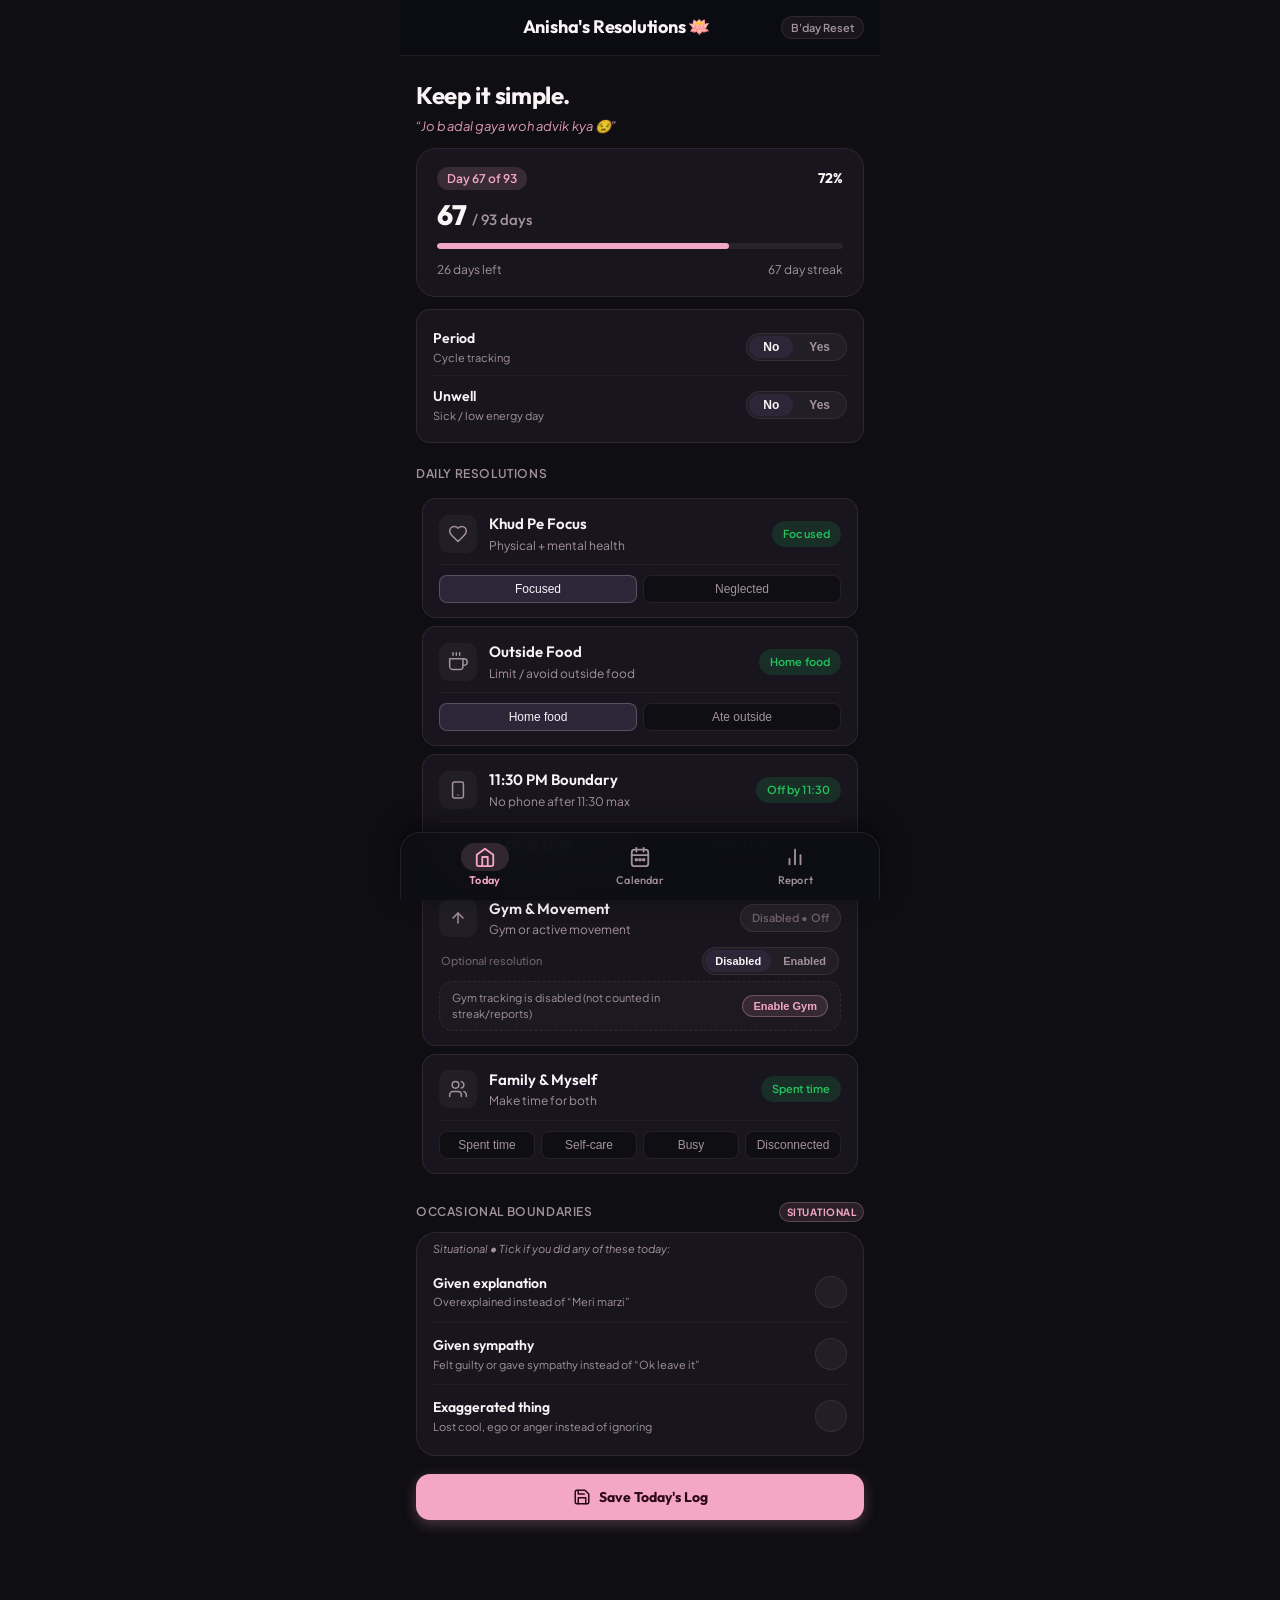
==== index.html @ 00c7416e "Initial commit: REso 93-day resolutions tracker" ====
<!doctype html>
<html lang="en">

<head>
  <meta charset="utf-8">
  <meta name="viewport" content="width=device-width, initial-scale=1, viewport-fit=cover">
  <meta name="theme-color" content="#0f0e13">
  <title>My Resolutions - 93-Day Reset</title>
  <link rel="preconnect" href="https://fonts.googleapis.com">
  <link rel="preconnect" href="https://fonts.gstatic.com" crossorigin>
  <link href="https://fonts.googleapis.com/css2?family=Outfit:wght@400;500;600;700;800&family=Plus+Jakarta+Sans:wght@400;500;600;700;800&display=swap" rel="stylesheet">
  <link rel="stylesheet" href="styles.css">
</head>

<body>
  <div class="ambient-glow" aria-hidden="true"></div>
  <div class="app">
    <header class="top">
      <button class="back" id="backBtn" onclick="back()" aria-label="Go back" title="Go back">
        <svg viewBox="0 0 24 24" fill="none" stroke="currentColor" stroke-width="2" stroke-linecap="round" stroke-linejoin="round" width="20" height="20">
          <path d="M15 18l-6-6 6-6" />
        </svg>
      </button>
      <div class="top-brand">
        <div class="title">Anisha's Resolutions 🪷</div>
      </div>
      <div class="top-badge">B'day Reset</div>
    </header>

    <main id="main"></main>

    <nav class="nav" aria-label="Main Navigation">
      <button id="today" onclick="setView('today')">
        <span class="nav-icon">
          <svg viewBox="0 0 24 24" fill="none" stroke="currentColor" stroke-width="2" stroke-linecap="round" stroke-linejoin="round" width="22" height="22">
            <path d="M3 9.5L12 3l9 6.5V20a2 2 0 0 1-2 2H5a2 2 0 0 1-2-2V9.5z" />
            <path d="M9 22V12h6v10" />
          </svg>
        </span>
        <span class="nav-label">Today</span>
      </button>
      <button id="calendar" onclick="setView('calendar')">
        <span class="nav-icon">
          <svg viewBox="0 0 24 24" fill="none" stroke="currentColor" stroke-width="2" stroke-linecap="round" stroke-linejoin="round" width="22" height="22">
            <rect x="3" y="4" width="18" height="18" rx="3" />
            <line x1="16" y1="2" x2="16" y2="6" />
            <line x1="8" y1="2" x2="8" y2="6" />
            <line x1="3" y1="10" x2="21" y2="10" />
            <circle cx="8" cy="15" r="1" fill="currentColor" />
            <circle cx="12" cy="15" r="1" fill="currentColor" />
            <circle cx="16" cy="15" r="1" fill="currentColor" />
          </svg>
        </span>
        <span class="nav-label">Calendar</span>
      </button>
      <button id="report" onclick="setView('report')">
        <span class="nav-icon">
          <svg viewBox="0 0 24 24" fill="none" stroke="currentColor" stroke-width="2" stroke-linecap="round" stroke-linejoin="round" width="22" height="22">
            <line x1="18" y1="20" x2="18" y2="10" />
            <line x1="12" y1="20" x2="12" y2="4" />
            <line x1="6" y1="20" x2="6" y2="14" />
          </svg>
        </span>
        <span class="nav-label">Report</span>
      </button>
    </nav>
  </div>

  <div class="sheet" id="sheet" onclick="if(event.target===this)closeSheet()" role="dialog" aria-modal="true" aria-hidden="true">
    <div class="panel">
      <div class="handle" aria-hidden="true"></div>
      <div class="panel-header">
        <h2 id="st"></h2>
        <p class="sub" id="ss"></p>
      </div>
      <div class="opts" id="opts"></div>
    </div>
  </div>

  <div id="toast" class="toast" role="status" aria-live="polite"></div>

  <script src="app.js"></script>
</body>

</html>
---- styles.css ----
/* ==========================================================================
   Minimal & Simple UI Design System
   Fast, clean, high-contrast, distraction-free
   ========================================================================== */

:root {
  --bg: #0f0e13;
  --surface: #18151e;
  --surface-hover: #221d2b;
  --surface-active: #2d2639;
  --border: rgba(244, 167, 196, 0.1);
  --border-subtle: rgba(244, 167, 196, 0.05);

  --text: #faf4f7;
  --text-muted: #a3929c;
  --text-dim: #706069;

  --primary: #f4a7c4;
  --primary-glow: rgba(244, 167, 196, 0.28);
  --on-primary: #2a0818;

  --green: #22c55e;
  --green-bg: rgba(34, 197, 94, 0.14);
  --blue: #38bdf8;
  --blue-bg: rgba(56, 189, 248, 0.14);
  --amber: #f59e0b;
  --amber-bg: rgba(245, 158, 11, 0.14);
  --red: #ef4444;
  --red-bg: rgba(239, 68, 68, 0.14);
  --rose: #ff2d75;
  --rose-bg: rgba(255, 45, 117, 0.16);

  --radius-sm: 8px;
  --radius-md: 14px;
  --radius-lg: 20px;
  --radius-full: 9999px;

  --font: "Plus Jakarta Sans", -apple-system, BlinkMacSystemFont, "Segoe UI", Roboto, sans-serif;
  --font-display: "Outfit", var(--font);
  --ease: cubic-bezier(0.16, 1, 0.3, 1);
}

* {
  box-sizing: border-box;
  margin: 0;
  padding: 0;
  -webkit-font-smoothing: antialiased;
}

html {
  background-color: var(--bg);
  color-scheme: dark;
}

body {
  min-height: 100vh;
  background: var(--bg);
  color: var(--text);
  font-family: var(--font);
  font-size: 14px;
  line-height: 1.45;
}

.ambient-glow {
  display: none;
}

/* ==========================================================================
   App Container & Header
   ========================================================================== */
.app {
  max-width: 480px;
  margin: 0 auto;
  min-height: 100vh;
  padding-bottom: 88px;
  position: relative;
}

.top {
  height: 56px;
  position: sticky;
  top: 0;
  z-index: 30;
  background: rgba(12, 13, 18, 0.88);
  backdrop-filter: blur(16px);
  -webkit-backdrop-filter: blur(16px);
  display: flex;
  align-items: center;
  justify-content: space-between;
  padding: 0 16px;
  border-bottom: 1px solid var(--border);
}

.back {
  width: 36px;
  height: 36px;
  border: 0;
  border-radius: var(--radius-full);
  background: transparent;
  color: var(--text);
  display: grid;
  place-items: center;
  cursor: pointer;
  transition: background 0.15s ease, opacity 0.2s ease, visibility 0.2s ease;
}

.back:hover {
  background: var(--surface-hover);
}

.back.hidden {
  opacity: 0;
  visibility: hidden;
  pointer-events: none;
}

.top-brand {
  display: flex;
  align-items: center;
  gap: 8px;
}

.title {
  font-family: var(--font-display);
  font-size: 18px;
  font-weight: 700;
  color: var(--text);
  letter-spacing: -0.2px;
}

.top-badge {
  font-size: 11px;
  font-weight: 600;
  padding: 3px 9px;
  border-radius: var(--radius-full);
  background: var(--surface);
  color: var(--text-muted);
  border: 1px solid var(--border);
}

/* ==========================================================================
   Main Content Layout
   ========================================================================== */
main {
  padding: 14px 16px 24px;
}

.hero {
  padding: 8px 0 12px;
}

.hero h1 {
  font-family: var(--font-display);
  font-size: 24px;
  font-weight: 700;
  letter-spacing: -0.4px;
  color: var(--text);
}

.hero-quote {
  font-size: 13px;
  color: var(--primary);
  font-style: italic;
  margin-top: 4px;
  opacity: 0.9;
  letter-spacing: 0.1px;
}

.section {
  display: flex;
  align-items: center;
  justify-content: space-between;
  font-size: 12px;
  font-weight: 600;
  text-transform: uppercase;
  letter-spacing: 0.6px;
  color: var(--text-muted);
  margin: 22px 0 10px;
}

/* ==========================================================================
   Progress Card (Blue Hero Card)
   ========================================================================== */
.blue {
  background: var(--surface);
  border: 1px solid var(--border);
  border-radius: var(--radius-lg);
  padding: 18px 20px;
  margin-bottom: 12px;
  transition: border-color 0.2s ease;
}

.hero-card-header {
  display: flex;
  align-items: center;
  justify-content: space-between;
  margin-bottom: 10px;
}

.hero-pill-badge {
  font-size: 12px;
  font-weight: 600;
  color: var(--primary);
  background: rgba(244, 167, 196, 0.14);
  padding: 3px 10px;
  border-radius: var(--radius-full);
}

.hero-percent {
  font-family: var(--font-display);
  font-size: 14px;
  font-weight: 700;
  color: var(--text);
}

.big {
  font-family: var(--font-display);
  font-size: 28px;
  font-weight: 800;
  line-height: 1.1;
  color: var(--text);
  margin-bottom: 12px;
}

.big span {
  font-size: 15px;
  font-weight: 500;
  color: var(--text-muted);
}

.progress {
  height: 6px;
  background: rgba(255, 255, 255, 0.06);
  border-radius: var(--radius-full);
  overflow: hidden;
  margin-bottom: 12px;
}

.progress i {
  display: block;
  height: 100%;
  background: var(--primary);
  border-radius: var(--radius-full);
  transition: width 0.3s ease;
}

.hero-footer {
  display: flex;
  justify-content: space-between;
  font-size: 12px;
  color: var(--text-muted);
}

/* ==========================================================================
   Health & Wellbeing Toggles (Period & Unwell Yes/No)
   ========================================================================== */
.health-card {
  background: var(--surface);
  border: 1px solid var(--border);
  border-radius: var(--radius-md);
  padding: 8px 16px;
  margin-bottom: 12px;
}

.health-row {
  display: flex;
  align-items: center;
  justify-content: space-between;
  padding: 10px 0;
}

.health-row:first-child {
  border-bottom: 1px solid var(--border-subtle);
}

.health-title {
  font-family: var(--font-display);
  font-size: 14px;
  font-weight: 600;
  color: var(--text);
}

.health-desc {
  font-size: 11px;
  color: var(--text-muted);
  margin-top: 1px;
}

.segmented-pill {
  display: inline-flex;
  background: rgba(255, 255, 255, 0.04);
  border: 1px solid var(--border);
  border-radius: var(--radius-full);
  padding: 2px;
  gap: 2px;
}

.seg-btn {
  border: 0;
  border-radius: var(--radius-full);
  background: transparent;
  color: var(--text-muted);
  font-size: 12px;
  font-weight: 600;
  padding: 4px 14px;
  cursor: pointer;
  transition: all 0.15s ease;
}

.seg-btn:hover {
  color: var(--text);
}

.seg-btn.active {
  background: var(--surface-active);
  color: var(--text);
}

.seg-btn.rose.active {
  background: var(--rose);
  color: #2b0819;
}

.seg-btn.amber.active {
  background: var(--amber);
  color: #2e1e05;
}

.period-card {
  display: none;
}

.flex-btn-group {
  display: flex;
  gap: 6px;
}

.flex-btn {
  flex: 1;
  padding: 6px 10px;
  border: 1px solid var(--border);
  border-radius: var(--radius-sm);
  background: var(--bg);
  color: var(--text-muted);
  font-size: 12px;
  font-weight: 500;
  cursor: pointer;
  transition: all 0.15s ease;
}

.flex-btn:hover {
  background: var(--surface-hover);
  color: var(--text);
}

.flex-btn.active {
  background: var(--surface-active);
  color: var(--text);
  border-color: rgba(255, 255, 255, 0.2);
}

.flex-btn.done.active {
  background: var(--green-bg);
  color: var(--green);
  border-color: rgba(130, 216, 170, 0.4);
}

.flex-btn.busy.active {
  background: var(--blue-bg);
  color: var(--blue);
  border-color: rgba(56, 189, 248, 0.4);
}

.flex-btn.bad.active {
  background: var(--red-bg);
  color: var(--red);
  border-color: rgba(250, 133, 138, 0.4);
}

.flex-btn.period.active {
  background: var(--rose-bg);
  color: var(--rose);
  border-color: rgba(240, 149, 189, 0.3);
}

/* ==========================================================================
   Resolution Cards & Items
   ========================================================================== */
.card {
  background: var(--surface);
  border: 1px solid var(--border);
  border-radius: var(--radius-lg);
  padding: 16px;
  margin-bottom: 12px;
}

.resolutions-card {
  padding: 6px;
  background: transparent;
  border: 0;
}

.res-item {
  background: var(--surface);
  border: 1px solid var(--border);
  border-radius: var(--radius-md);
  padding: 14px 16px;
  margin-bottom: 8px;
  cursor: pointer;
  transition: background 0.15s ease, border-color 0.15s ease, transform 0.1s ease;
}

.res-item:hover {
  background: var(--surface-hover);
  border-color: rgba(255, 255, 255, 0.14);
}

.res-item:active {
  transform: scale(0.99);
}

.res-head {
  display: flex;
  align-items: center;
  gap: 12px;
}

.ico {
  width: 38px;
  height: 38px;
  border-radius: 10px;
  background: rgba(255, 255, 255, 0.04);
  display: grid;
  place-items: center;
  color: var(--text-muted);
  flex-shrink: 0;
}

.ico svg {
  width: 20px;
  height: 20px;
}

.body {
  flex: 1;
  min-width: 0;
}

.name {
  font-family: var(--font-display);
  font-size: 15px;
  font-weight: 600;
  color: var(--text);
}

.note {
  font-size: 12px;
  color: var(--text-muted);
  margin-top: 2px;
  white-space: nowrap;
  overflow: hidden;
  text-overflow: ellipsis;
}

/* Minimal Status Pills */
.pill {
  border: 0;
  border-radius: var(--radius-full);
  padding: 5px 11px;
  font-size: 11px;
  font-weight: 600;
  letter-spacing: 0.1px;
  background: var(--green-bg);
  color: var(--green);
  flex-shrink: 0;
}

.pill.warn {
  background: var(--amber-bg);
  color: var(--amber);
}

.pill.busy {
  background: var(--blue-bg);
  color: var(--blue);
  border: 1px solid rgba(56, 189, 248, 0.3);
}

.pill.bad {
  background: var(--red-bg);
  color: var(--red);
}

.pill.done {
  background: var(--green-bg);
  color: var(--green);
}

.pill.occasional,
.pill.subtle,
.pill.disabled {
  background: rgba(255, 255, 255, 0.05);
  color: var(--text-dim);
  border: 1px solid var(--border);
}

.res-badge-occasional {
  display: inline-block;
  font-size: 10px;
  font-weight: 700;
  text-transform: uppercase;
  letter-spacing: 0.5px;
  padding: 2px 7px;
  border-radius: var(--radius-full);
  background: rgba(244, 167, 196, 0.12);
  color: var(--primary);
  border: 1px solid rgba(244, 167, 196, 0.25);
  margin-left: 6px;
  vertical-align: middle;
}

.res-item .flex-btn-group {
  margin-top: 10px;
  padding-top: 10px;
  border-top: 1px solid var(--border-subtle);
}

.choice-chips {
  margin-top: 10px;
  padding-top: 10px;
  border-top: 1px dashed var(--border-subtle);
  transition: all 0.2s ease;
}

.choice-chips.calm-occasion {
  opacity: 0.9;
}

.choice-chips.active-occasion {
  opacity: 1;
}

.choice-chips-header {
  display: flex;
  align-items: center;
  justify-content: space-between;
  margin-bottom: 7px;
}

.choice-chips-title {
  display: inline-block;
  font-size: 11px;
  font-weight: 600;
  color: var(--text-muted);
  text-transform: uppercase;
  letter-spacing: 0.5px;
}

.occasion-tag {
  font-size: 10px;
  font-weight: 600;
  color: var(--primary);
  background: rgba(244, 167, 196, 0.12);
  border: 1px solid rgba(244, 167, 196, 0.25);
  padding: 2px 7px;
  border-radius: var(--radius-full);
}

.occasion-tag.subtle {
  color: var(--text-muted);
  background: rgba(255, 255, 255, 0.04);
  border-color: rgba(255, 255, 255, 0.08);
}

.sheet-info-box {
  background: rgba(244, 167, 196, 0.06);
  border: 1px solid rgba(244, 167, 196, 0.2);
  border-radius: var(--radius-sm);
  padding: 10px 14px;
  font-size: 12px;
  color: var(--text-muted);
  line-height: 1.45;
  margin-bottom: 12px;
}

.sheet-info-box b {
  color: var(--primary);
}

.occasional-section {
  margin-top: 14px;
}

.section-title-wrap {
  display: flex;
  align-items: center;
  justify-content: space-between;
  width: 100%;
}

.occasional-card {
  background: var(--surface);
  border: 1px solid var(--border);
  border-radius: var(--radius-lg);
  padding: 8px 16px;
  margin-bottom: 12px;
}

.occasional-hint-text {
  font-size: 11px;
  color: var(--text-muted);
  margin-bottom: 4px;
  font-style: italic;
}

.boundary-toggle-row {
  display: flex;
  align-items: center;
  justify-content: space-between;
  padding: 12px 0;
  border-bottom: 1px solid var(--border-subtle);
  cursor: pointer;
  transition: all 0.15s ease;
  user-select: none;
}

.boundary-toggle-row:last-child {
  border-bottom: 0;
}

.boundary-toggle-row:hover .boundary-title {
  color: var(--primary);
}

.boundary-info {
  flex: 1;
  min-width: 0;
  padding-right: 14px;
}

.boundary-title {
  font-family: var(--font-display);
  font-size: 14px;
  font-weight: 600;
  color: var(--text);
  transition: color 0.15s ease;
}

.boundary-toggle-row.active .boundary-title {
  color: var(--primary);
}

.boundary-sub {
  font-size: 11px;
  color: var(--text-muted);
  margin-top: 2px;
  line-height: 1.35;
}

/* Tactile Tick Toggle Button */
.tick-toggle-btn {
  width: 32px;
  height: 32px;
  border-radius: var(--radius-full);
  border: 1.5px solid var(--border);
  background: rgba(255, 255, 255, 0.04);
  color: transparent;
  display: inline-flex;
  align-items: center;
  justify-content: center;
  cursor: pointer;
  flex-shrink: 0;
  transition: all 0.2s cubic-bezier(0.34, 1.56, 0.64, 1);
  padding: 0;
}

.tick-toggle-btn .tick-icon {
  font-size: 15px;
  font-weight: 800;
  line-height: 1;
  transform: scale(0.5);
  opacity: 0;
  transition: transform 0.2s cubic-bezier(0.34, 1.56, 0.64, 1), opacity 0.15s ease;
}

.tick-toggle-btn:hover {
  border-color: rgba(244, 167, 196, 0.5);
  background: rgba(244, 167, 196, 0.08);
}

.tick-toggle-btn.active,
.boundary-toggle-row.active .tick-toggle-btn {
  background: var(--primary);
  border-color: var(--primary);
  color: #2b0819;
  box-shadow: 0 2px 10px rgba(244, 167, 196, 0.35);
}

.tick-toggle-btn.active .tick-icon,
.boundary-toggle-row.active .tick-toggle-btn .tick-icon {
  transform: scale(1);
  opacity: 1;
  color: #2b0819;
}

.choice-chips-grid {
  display: flex;
  flex-wrap: wrap;
  gap: 6px;
}

.choice-chip {
  border: 1px solid var(--border);
  background: rgba(255, 255, 255, 0.03);
  color: var(--text-muted);
  border-radius: var(--radius-full);
  padding: 5px 12px;
  font-size: 11px;
  font-weight: 600;
  font-family: var(--font);
  cursor: pointer;
  display: inline-flex;
  align-items: center;
  gap: 5px;
  transition: all 0.15s ease;
  user-select: none;
}

.choice-chip:hover {
  background: var(--surface-hover);
  color: var(--text);
  border-color: rgba(244, 167, 196, 0.3);
}

.choice-chip.active {
  background: rgba(244, 167, 196, 0.18);
  color: var(--primary);
  border-color: var(--primary);
  box-shadow: 0 2px 8px var(--primary-glow);
}

/* ==========================================================================
   Home Save Bar
   ========================================================================== */
.home-save-bar {
  margin-top: 18px;
  margin-bottom: 12px;
}

.save-home-btn {
  width: 100%;
  min-height: 46px;
  border: 0;
  border-radius: var(--radius-md);
  background: var(--primary);
  color: var(--on-primary);
  font-family: var(--font-display);
  font-size: 14px;
  font-weight: 700;
  cursor: pointer;
  display: inline-flex;
  align-items: center;
  justify-content: center;
  gap: 8px;
  box-shadow: 0 4px 14px var(--primary-glow);
  transition: all 0.15s var(--ease);
}

.save-home-btn:hover {
  background: #debaff;
  box-shadow: 0 6px 18px rgba(244, 167, 196, 0.45);
  transform: translateY(-1px);
}

.save-home-btn:active {
  transform: scale(0.98);
}

/* ==========================================================================
   Calendar View
   ========================================================================== */
.calhead {
  display: flex;
  justify-content: space-between;
  align-items: center;
  margin-bottom: 16px;
}

.calhead b {
  font-family: var(--font-display);
  font-size: 17px;
  font-weight: 700;
  color: var(--text);
}

.calhead button {
  width: 32px;
  height: 32px;
  border: 0;
  border-radius: var(--radius-full);
  background: var(--surface-hover);
  color: var(--text);
  display: inline-grid;
  place-items: center;
  font-size: 16px;
  cursor: pointer;
  margin-left: 6px;
  transition: background 0.15s ease;
}

.calhead button:hover:not(:disabled) {
  background: var(--surface-active);
}

.calhead button:disabled {
  opacity: 0.3;
  cursor: not-allowed;
}

.weeks {
  display: grid;
  grid-template-columns: repeat(7, 1fr);
  text-align: center;
  font-size: 11px;
  font-weight: 600;
  color: var(--text-dim);
  margin-bottom: 8px;
}

.grid {
  display: grid;
  grid-template-columns: repeat(7, 1fr);
  gap: 5px;
}

.day {
  aspect-ratio: 1;
  border: 0;
  border-radius: 10px;
  background: transparent;
  color: var(--text);
  font-size: 13px;
  font-weight: 500;
  position: relative;
  cursor: pointer;
  display: flex;
  align-items: center;
  justify-content: center;
  padding: 0;
  padding-bottom: 6px;
  transition: all 0.15s ease;
}

.day:hover:not(.out-of-range) {
  background: var(--surface-hover);
}

.day.today {
  outline: 2px solid var(--primary);
  font-weight: 700;
  background: rgba(244, 167, 196, 0.08);
}

.day.out-of-range {
  opacity: 0.18;
  cursor: default;
}

.day.future {
  color: var(--text-dim);
  opacity: 0.35;
}

.day.future:hover {
  opacity: 0.75;
  background: var(--surface-hover);
}

/* Calendar Indicator Dots - neatly centered below the date number */
.day-dots {
  position: absolute;
  bottom: 4px;
  left: 0;
  right: 0;
  display: flex;
  align-items: center;
  justify-content: center;
  gap: 3px;
  pointer-events: none;
  z-index: 2;
}

.day-dots i,
.day-dots .dot,
.day-dots .dot-period,
.day-dots .dot-unwell {
  position: static !important;
  top: auto !important;
  bottom: auto !important;
  left: auto !important;
  right: auto !important;
  transform: none !important;
  display: inline-block !important;
  width: 5px !important;
  height: 5px !important;
  border-radius: 50% !important;
  flex-shrink: 0 !important;
  margin: 0 !important;
}

.day-dots .dot {
  background: var(--green);
}

.day-dots .dot.g {
  background: var(--green) !important;
  box-shadow: 0 0 4px rgba(34, 197, 94, 0.7) !important;
}

.day-dots .dot.w {
  background: var(--blue) !important;
  box-shadow: 0 0 4px rgba(56, 189, 248, 0.7) !important;
}

.day-dots .dot.r {
  background: var(--red) !important;
  box-shadow: 0 0 4px rgba(239, 68, 68, 0.7) !important;
}

.day-dots .dot-period {
  background: var(--rose) !important;
  box-shadow: 0 0 4px rgba(255, 45, 117, 0.7) !important;
}

.day-dots .dot-unwell {
  background: var(--amber) !important;
  box-shadow: 0 0 4px rgba(245, 158, 11, 0.7) !important;
}

/* Standalone Dot Fallbacks */
.dot {
  width: 5px;
  height: 5px;
  border-radius: 50%;
  position: absolute;
  bottom: 5px;
  left: 50%;
  transform: translateX(-50%);
  background: var(--green);
}

.dot.g {
  background: var(--green);
}

.dot.w {
  background: var(--blue);
}

.dot.r {
  background: var(--red);
}

.dot-period {
  width: 5px;
  height: 5px;
  border-radius: 50%;
  position: absolute;
  top: 5px;
  right: 5px;
  background: var(--rose);
}

.dot-unwell {
  width: 5px;
  height: 5px;
  border-radius: 50%;
  position: absolute;
  top: 5px;
  left: 5px;
  background: var(--amber);
}

.legend {
  display: flex;
  gap: 14px;
  justify-content: center;
  flex-wrap: wrap;
  margin-top: 16px;
  padding-top: 14px;
  border-top: 1px solid var(--border);
  color: var(--text-muted);
  font-size: 11px;
}

.legend span {
  display: flex;
  align-items: center;
  gap: 6px;
}

.legend i {
  display: inline-block;
  width: 7px;
  height: 7px;
  border-radius: 50%;
}

.legend i.g {
  background: var(--green);
  box-shadow: 0 0 6px rgba(34, 197, 94, 0.45);
}

.legend i.w {
  background: var(--blue);
  box-shadow: 0 0 6px rgba(56, 189, 248, 0.45);
}

.legend i.r {
  background: var(--red);
  box-shadow: 0 0 6px rgba(239, 68, 68, 0.45);
}

.legend i.p {
  background: var(--rose);
  box-shadow: 0 0 6px rgba(255, 45, 117, 0.45);
}

.legend i.u {
  background: var(--amber);
  box-shadow: 0 0 6px rgba(245, 158, 11, 0.45);
}

/* ==========================================================================
   Months Overview (Inside Calendar)
   ========================================================================== */
.months {
  display: grid;
  gap: 8px;
}

.month {
  background: var(--surface);
  border: 1px solid var(--border);
  border-radius: var(--radius-md);
  padding: 14px 16px;
  cursor: pointer;
  transition: all 0.2s var(--ease);
}

.month:hover {
  border-color: rgba(255, 255, 255, 0.16);
}

.month.active-month {
  border-color: var(--primary);
  background: var(--surface-hover);
}

.mtop {
  display: flex;
  justify-content: space-between;
  align-items: center;
}

.mn {
  font-family: var(--font-display);
  font-size: 15px;
  font-weight: 600;
  color: var(--text);
}

.badge-mini {
  display: inline-block;
  font-size: 10px;
  font-weight: 600;
  padding: 2px 7px;
  border-radius: var(--radius-full);
  background: rgba(244, 167, 196, 0.16);
  color: var(--primary);
  margin-left: 6px;
  vertical-align: middle;
  text-transform: uppercase;
  letter-spacing: 0.4px;
}

.score {
  font-family: var(--font-display);
  font-size: 16px;
  font-weight: 700;
  color: var(--primary);
}

.bar {
  height: 5px;
  background: rgba(255, 255, 255, 0.06);
  border-radius: var(--radius-full);
  margin-top: 10px;
  overflow: hidden;
}

.bar i {
  display: block;
  height: 100%;
  background: var(--primary);
  border-radius: var(--radius-full);
}

.detail {
  display: none;
  margin-top: 12px;
  padding-top: 10px;
  border-top: 1px solid var(--border-subtle);
}

.month.open .detail {
  display: block;
}

.m-sub {
  font-size: 11px;
  color: var(--text-muted);
  margin-top: 2px;
}

.detail-grid {
  display: grid;
  grid-template-columns: repeat(4, 1fr);
  gap: 6px;
  margin-bottom: 12px;
}

.detail-chip {
  background: rgba(255, 255, 255, 0.03);
  border: 1px solid var(--border);
  border-radius: var(--radius-sm);
  padding: 8px 4px;
  text-align: center;
}

.detail-chip span {
  display: block;
  font-size: 10px;
  color: var(--text-dim);
  font-weight: 500;
  text-transform: uppercase;
  letter-spacing: 0.3px;
}

.detail-chip b {
  display: block;
  font-family: var(--font-display);
  font-size: 13px;
  font-weight: 700;
  color: var(--text);
  margin-top: 2px;
}

.detail-chip.green b { color: var(--green); }
.detail-chip.red b { color: var(--red); }
.detail-chip.rose b { color: var(--rose); }
.detail-chip.amber b { color: var(--amber); }
.detail-chip.cyan b { color: var(--blue); }
.detail-chip.dim b { color: var(--text-dim); }

.detail-section-title {
  font-family: var(--font-display);
  font-size: 11px;
  font-weight: 700;
  text-transform: uppercase;
  letter-spacing: 0.6px;
  color: var(--text-dim);
  margin: 10px 0 6px;
}

.detail-empty-note {
  font-size: 12px;
  color: var(--text-muted);
  padding: 12px 8px;
  text-align: center;
  font-style: italic;
  background: rgba(255, 255, 255, 0.02);
  border-radius: var(--radius-sm);
  border: 1px dashed var(--border);
  margin-top: 6px;
}

.row {
  display: flex;
  justify-content: space-between;
  padding: 6px 0;
  font-size: 12px;
  color: var(--text-muted);
}

.row b {
  color: var(--text);
  font-weight: 600;
}

/* Slips Timeline & Real Reasons */
.slips-timeline {
  display: grid;
  gap: 8px;
  margin-bottom: 16px;
}

.slip-entry {
  background: var(--surface);
  border: 1px solid var(--border);
  border-radius: var(--radius-md);
  padding: 10px 14px;
  display: flex;
  align-items: center;
  justify-content: space-between;
  gap: 12px;
}

.slip-date {
  font-family: var(--font-display);
  font-size: 12px;
  font-weight: 700;
  color: var(--text);
  white-space: nowrap;
}

.slip-reasons {
  display: flex;
  flex-wrap: wrap;
  gap: 6px;
  justify-content: flex-end;
}

.reason-tag {
  font-size: 11px;
  font-weight: 600;
  padding: 3px 8px;
  border-radius: var(--radius-full);
  display: inline-flex;
  align-items: center;
  gap: 4px;
}

.reason-tag.bad {
  background: rgba(239, 68, 68, 0.12);
  color: #fca5a5;
  border: 1px solid rgba(239, 68, 68, 0.28);
}

.reason-tag.warn {
  background: rgba(56, 189, 248, 0.12);
  color: #7dd3fc;
  border: 1px solid rgba(56, 189, 248, 0.28);
}

.reason-tag.rose {
  background: rgba(255, 45, 117, 0.12);
  color: #f4a7c4;
  border: 1px solid rgba(255, 45, 117, 0.28);
}

.reason-tag.amber {
  background: rgba(245, 158, 11, 0.12);
  color: #fcd34d;
  border: 1px solid rgba(245, 158, 11, 0.28);
}

.clean-record-card {
  background: rgba(34, 197, 94, 0.05);
  border: 1px solid rgba(34, 197, 94, 0.2);
  border-radius: var(--radius-md);
  padding: 16px;
  text-align: center;
  margin-bottom: 16px;
}

.clean-record-icon {
  font-size: 22px;
  margin-bottom: 4px;
}

.clean-record-title {
  font-family: var(--font-display);
  font-size: 13px;
  font-weight: 700;
  color: var(--green);
}

.clean-record-sub {
  font-size: 11px;
  color: var(--text-muted);
  margin-top: 4px;
  line-height: 1.4;
}

.upcoming-date-notice {
  background: rgba(244, 167, 196, 0.08);
  border: 1px dashed rgba(244, 167, 196, 0.3);
  border-radius: var(--radius-sm);
  padding: 8px 12px;
  font-size: 12px;
  color: var(--primary);
  margin-bottom: 12px;
  text-align: center;
  font-weight: 500;
}

/* ==========================================================================
   Report View & Habit Breakdown
   ========================================================================== */
.report-habit-grid {
  display: grid;
  gap: 8px;
  margin-bottom: 16px;
}

.report-habit-card {
  background: var(--surface);
  border: 1px solid var(--border);
  border-radius: var(--radius-md);
  padding: 12px 14px;
}

.report-habit-top {
  display: flex;
  justify-content: space-between;
  align-items: center;
  margin-bottom: 6px;
}

.report-habit-name {
  font-family: var(--font-display);
  font-size: 13px;
  font-weight: 600;
  color: var(--text);
  display: flex;
  align-items: center;
  gap: 6px;
}

.report-habit-score {
  font-family: var(--font-display);
  font-size: 13px;
  font-weight: 700;
  color: var(--primary);
}

.report-habit-bar {
  height: 4px;
  background: rgba(255, 255, 255, 0.05);
  border-radius: var(--radius-full);
  overflow: hidden;
  margin-bottom: 6px;
}

.report-habit-bar i {
  display: block;
  height: 100%;
  background: var(--primary);
  border-radius: var(--radius-full);
}

.report-habit-bar.green i { background: var(--green); }
.report-habit-bar.blue i { background: var(--blue); }

.report-habit-stats {
  font-size: 11px;
  color: var(--text-muted);
}

.metrics {
  display: grid;
  grid-template-columns: repeat(2, 1fr);
  gap: 8px;
  margin-bottom: 12px;
}

.metric {
  background: var(--surface);
  border: 1px solid var(--border);
  border-radius: var(--radius-md);
  padding: 14px 16px;
}

.metric b {
  font-family: var(--font-display);
  font-size: 24px;
  font-weight: 700;
  color: var(--text);
}

.metric span {
  display: block;
  font-size: 12px;
  color: var(--text-muted);
  margin-top: 2px;
}

.health-metrics-row {
  display: grid;
  grid-template-columns: repeat(2, 1fr);
  gap: 8px;
  margin-bottom: 12px;
}

.health-mini-card {
  background: var(--surface);
  border: 1px solid var(--border);
  border-radius: var(--radius-md);
  padding: 12px 14px;
  display: flex;
  align-items: center;
  justify-content: space-between;
}

.health-mini-card span {
  font-size: 13px;
  color: var(--text-muted);
  font-weight: 500;
  display: flex;
  align-items: center;
  gap: 6px;
}

.health-mini-card b {
  font-family: var(--font-display);
  font-size: 16px;
  font-weight: 700;
  color: var(--text);
}

.health-mini-card.rose b {
  color: var(--rose);
}

.health-mini-card.amber b {
  color: var(--amber);
}

.compare {
  background: var(--surface);
  border: 1px solid var(--border);
  border-radius: var(--radius-lg);
  overflow: hidden;
}

.cr {
  display: grid;
  grid-template-columns: 1.4fr repeat(4, 1fr);
  min-height: 44px;
  align-items: center;
  border-bottom: 1px solid var(--border-subtle);
  padding: 0 12px;
  font-size: 12px;
}

.cr:last-child {
  border: 0;
}

.cr>*:not(:first-child) {
  text-align: center;
}

.cr.head {
  color: var(--text-dim);
  font-size: 11px;
  font-weight: 600;
  text-transform: uppercase;
}

textarea {
  width: 100%;
  min-height: 110px;
  background: rgba(255, 255, 255, 0.03);
  border: 1px solid var(--border);
  color: var(--text);
  border-radius: var(--radius-md);
  padding: 12px;
  font-family: var(--font);
  font-size: 13px;
  resize: vertical;
  outline: none;
  transition: border-color 0.15s ease;
}

textarea:focus {
  border-color: var(--primary);
}

.save {
  width: 100%;
  min-height: 42px;
  border: 0;
  border-radius: var(--radius-sm);
  background: var(--primary);
  color: var(--on-primary);
  padding: 10px 16px;
  margin-top: 10px;
  font-family: var(--font-display);
  font-size: 14px;
  font-weight: 600;
  cursor: pointer;
  transition: opacity 0.15s ease;
}

.save:hover {
  opacity: 0.92;
}

/* ==========================================================================
   Minimal Bottom Navigation Bar
   ========================================================================== */
.nav {
  position: fixed;
  bottom: 0;
  left: 50%;
  transform: translateX(-50%);
  width: min(480px, 100%);
  height: 68px;
  background: rgba(14, 15, 20, 0.92);
  backdrop-filter: blur(20px);
  -webkit-backdrop-filter: blur(20px);
  display: flex;
  justify-content: space-around;
  align-items: center;
  z-index: 40;
  border-top: 1px solid var(--border);
  padding: 4px 6px max(8px, env(safe-area-inset-bottom, 8px));
  box-sizing: border-box;
}

@media (min-width: 481px) {
  .nav {
    border-left: 1px solid var(--border);
    border-right: 1px solid var(--border);
    border-top-left-radius: var(--radius-lg);
    border-top-right-radius: var(--radius-lg);
    box-shadow: 0 -6px 24px rgba(0, 0, 0, 0.5);
  }
}

.nav button {
  flex: 1;
  display: flex;
  flex-direction: column;
  align-items: center;
  justify-content: center;
  border: 0;
  background: transparent;
  color: var(--text-muted);
  cursor: pointer;
  padding: 4px 0;
  transition: all 0.15s var(--ease);
  -webkit-tap-highlight-color: transparent;
  user-select: none;
}

.nav button:hover {
  color: var(--text);
}

.nav button:hover .nav-icon {
  background: rgba(255, 255, 255, 0.05);
}

.nav .nav-icon {
  display: inline-flex;
  align-items: center;
  justify-content: center;
  width: 48px;
  height: 28px;
  border-radius: var(--radius-full);
  margin-bottom: 2px;
  transition: all 0.2s var(--ease);
}

.nav .nav-label {
  font-family: var(--font-display);
  font-size: 11px;
  font-weight: 500;
  letter-spacing: 0.2px;
  transition: font-weight 0.15s ease, color 0.15s ease;
}

.nav button.active {
  color: var(--primary);
}

.nav button.active .nav-label {
  font-weight: 600;
  color: var(--primary);
}

.nav button.active .nav-icon {
  background: rgba(244, 167, 196, 0.15);
  color: var(--primary);
}

.fab {
  display: none;
}

/* ==========================================================================
   Bottom Sheet (Modal Drawer)
   ========================================================================== */
.sheet {
  position: fixed;
  inset: 0;
  background: rgba(0, 0, 0, 0.7);
  backdrop-filter: blur(8px);
  -webkit-backdrop-filter: blur(8px);
  z-index: 50;
  display: none;
  align-items: flex-end;
  justify-content: center;
}

.panel {
  width: min(480px, 100%);
  max-height: 88vh;
  display: flex;
  flex-direction: column;
  background: var(--surface);
  border-top: 1px solid var(--border);
  border-left: 1px solid var(--border);
  border-right: 1px solid var(--border);
  border-radius: 24px 24px 0 0;
  padding: 8px 16px max(16px, env(safe-area-inset-bottom, 16px));
  box-shadow: 0 -8px 36px rgba(0, 0, 0, 0.7);
  animation: slideUp 0.22s var(--ease);
  box-sizing: border-box;
  overflow: hidden;
}

@keyframes slideUp {
  from { transform: translateY(100%); }
  to { transform: translateY(0); }
}

.handle {
  width: 36px;
  height: 4px;
  background: rgba(255, 255, 255, 0.2);
  border-radius: var(--radius-full);
  margin: 4px auto 10px;
  flex-shrink: 0;
}

.panel-header {
  margin-bottom: 12px;
}

.panel-header h2 {
  font-family: var(--font-display);
  font-size: 18px;
  font-weight: 700;
  color: var(--text);
}

.panel-header .sub {
  font-size: 12px;
  color: var(--text-muted);
  margin-top: 3px;
}

.opts {
  display: flex;
  flex-direction: column;
  gap: 10px;
  overflow-y: auto;
  overflow-x: hidden;
  overscroll-behavior: contain;
  -webkit-overflow-scrolling: touch;
  padding-bottom: 8px;
  padding-right: 2px;
}

.opts::-webkit-scrollbar {
  width: 4px;
}
.opts::-webkit-scrollbar-track {
  background: transparent;
}
.opts::-webkit-scrollbar-thumb {
  background: rgba(255, 255, 255, 0.15);
  border-radius: var(--radius-full);
}

/* Day Switcher & Sheet Header Bar */
.sheet-top {
  display: flex;
  align-items: center;
  justify-content: space-between;
  padding-bottom: 8px;
  border-bottom: 1px solid var(--border-subtle);
  position: sticky;
  top: 0;
  background: var(--surface);
  z-index: 5;
  margin-bottom: 2px;
}

.day-switcher {
  display: inline-flex;
  align-items: center;
  gap: 6px;
  background: rgba(255, 255, 255, 0.04);
  border: 1px solid var(--border);
  border-radius: var(--radius-full);
  padding: 3px 6px;
}

.day-switcher button {
  width: 26px;
  height: 26px;
  border-radius: var(--radius-full);
  border: 0;
  background: transparent;
  color: var(--text-muted);
  font-size: 16px;
  font-weight: 700;
  cursor: pointer;
  display: inline-flex;
  align-items: center;
  justify-content: center;
  transition: all 0.15s ease;
}

.day-switcher button:hover {
  background: var(--surface-active);
  color: var(--text);
}

.day-switcher span {
  font-family: var(--font-display);
  font-size: 13px;
  font-weight: 600;
  color: var(--text);
  padding: 0 4px;
}

.sheet-close {
  width: 30px;
  height: 30px;
  border-radius: var(--radius-full);
  border: 1px solid var(--border);
  background: rgba(255, 255, 255, 0.04);
  color: var(--text-muted);
  font-size: 13px;
  cursor: pointer;
  display: inline-flex;
  align-items: center;
  justify-content: center;
  transition: all 0.15s ease;
}

.sheet-close:hover {
  background: var(--surface-active);
  color: var(--text);
  border-color: rgba(255, 255, 255, 0.2);
}

.sheet-back {
  background: transparent;
  border: 0;
  color: var(--primary);
  font-family: var(--font-display);
  font-size: 13px;
  font-weight: 600;
  cursor: pointer;
  padding: 4px 8px;
  border-radius: var(--radius-sm);
  transition: background 0.15s ease;
}

.sheet-back:hover {
  background: rgba(244, 167, 196, 0.1);
}

.sheet-res-meta {
  display: flex;
  flex-direction: column;
}

.sheet-res-title {
  font-family: var(--font-display);
  font-size: 15px;
  font-weight: 700;
  color: var(--text);
}

.sheet-res-date {
  font-size: 11px;
  color: var(--text-muted);
  margin-top: 1px;
}

.sheet-section-title {
  font-family: var(--font-display);
  font-size: 11px;
  font-weight: 700;
  text-transform: uppercase;
  letter-spacing: 0.6px;
  color: var(--text-dim);
  margin: 4px 0 2px;
}

.sheet-health-grid {
  display: grid;
  grid-template-columns: repeat(2, 1fr);
  gap: 8px;
}

.sheet-health-row {
  display: flex;
  align-items: center;
  justify-content: space-between;
  padding: 8px 12px;
  background: rgba(255, 255, 255, 0.02);
  border: 1px solid var(--border);
  border-radius: var(--radius-md);
}

.sheet-health-meta {
  display: flex;
  flex-direction: column;
}

.sheet-health-label {
  font-family: var(--font-display);
  font-size: 13px;
  font-weight: 600;
  color: var(--text);
}

.sheet-health-hint {
  font-size: 10px;
  color: var(--text-dim);
  margin-top: 1px;
}

/* Day Resolution Cards in Sheet */
.day-res-card {
  background: rgba(255, 255, 255, 0.02);
  border: 1px solid var(--border);
  border-radius: var(--radius-md);
  padding: 10px 12px;
  transition: all 0.15s ease;
}

.day-res-card:hover {
  background: rgba(255, 255, 255, 0.035);
  border-color: rgba(255, 255, 255, 0.14);
}

.day-res-opt {
  display: flex;
  align-items: center;
  gap: 10px;
  cursor: pointer;
  margin-bottom: 8px;
}

.day-res-opt .ico {
  width: 30px;
  height: 30px;
  border-radius: 8px;
  background: rgba(255, 255, 255, 0.04);
  display: grid;
  place-items: center;
  color: var(--primary);
  flex-shrink: 0;
}

.day-res-opt .ico svg {
  width: 17px;
  height: 17px;
}

.day-res-opt .body {
  flex: 1;
  min-width: 0;
}

.day-res-opt .name {
  font-family: var(--font-display);
  font-size: 13px;
  font-weight: 600;
  color: var(--text);
}

.day-res-opt .chevron {
  color: var(--text-dim);
  font-size: 16px;
  line-height: 1;
  margin-left: 2px;
  transition: transform 0.15s ease;
}

.day-res-opt:hover .chevron {
  color: var(--primary);
  transform: translateX(2px);
}

.day-res-card .flex-btn-group {
  margin-top: 0;
  padding-top: 0;
  border-top: 0;
}

.day-res-card .flex-btn {
  padding: 5px 8px;
  font-size: 11px;
}

.sheet-done-bar {
  margin-top: 6px;
}

.modal-done-btn {
  width: 100%;
  min-height: 42px;
  border: 0;
  border-radius: var(--radius-md);
  background: var(--primary);
  color: var(--on-primary);
  font-family: var(--font-display);
  font-size: 14px;
  font-weight: 700;
  cursor: pointer;
  display: flex;
  align-items: center;
  justify-content: center;
  gap: 8px;
  box-shadow: 0 4px 14px var(--primary-glow);
  transition: all 0.15s ease;
}

.modal-done-btn:hover {
  background: #debaff;
  transform: translateY(-1px);
}

.opt {
  border: 1px solid var(--border);
  border-radius: var(--radius-md);
  background: rgba(255, 255, 255, 0.03);
  color: var(--text);
  padding: 14px 16px;
  text-align: left;
  cursor: pointer;
  transition: all 0.15s ease;
}

.opt:hover {
  background: var(--surface-hover);
  border-color: rgba(255, 255, 255, 0.14);
}

.opt:active {
  transform: scale(0.98);
}

.opt b {
  display: block;
  font-size: 14px;
  font-weight: 600;
  color: var(--text);
}

.opt small {
  display: block;
  font-size: 12px;
  color: var(--text-muted);
  margin-top: 2px;
}

.opt.selected {
  border-color: var(--primary);
  background: rgba(244, 167, 196, 0.12);
}

.opt {
  display: flex;
  align-items: center;
  justify-content: space-between;
}

.opt .opt-content {
  flex: 1;
}

.opt .opt-check {
  font-size: 15px;
  color: var(--primary);
  font-weight: 700;
  margin-left: 12px;
}

/* ==========================================================================
   Toast Notification
   ========================================================================== */
.toast {
  position: fixed;
  top: 16px;
  left: 50%;
  transform: translateX(-50%) translateY(-30px);
  background: var(--surface);
  border: 1px solid var(--border);
  color: var(--text);
  padding: 8px 16px;
  border-radius: var(--radius-full);
  font-size: 13px;
  font-weight: 500;
  display: flex;
  align-items: center;
  gap: 8px;
  z-index: 60;
  box-shadow: 0 4px 16px rgba(0, 0, 0, 0.4);
  opacity: 0;
  pointer-events: none;
  transition: all 0.25s var(--ease);
}

.toast.show {
  transform: translateX(-50%) translateY(0);
  opacity: 1;
}

/* ==========================================================================
   Gym Toggle & Optional State
   ========================================================================== */
.gym-box-wrapper {
  margin-top: 8px;
}

.gym-toggle-strip {
  display: flex;
  align-items: center;
  justify-content: space-between;
  margin-bottom: 6px;
  padding: 0 2px;
}

.gym-toggle-hint {
  font-size: 11px;
  color: var(--text-dim);
  font-weight: 500;
}

.segmented-pill.mini {
  padding: 2px;
}

.segmented-pill.mini .seg-btn {
  padding: 3px 10px;
  font-size: 11px;
  min-height: 22px;
}

.gym-disabled-card {
  display: flex;
  align-items: center;
  justify-content: space-between;
  gap: 10px;
  padding: 8px 12px;
  background: rgba(255, 255, 255, 0.02);
  border: 1px dashed var(--border);
  border-radius: var(--radius-md);
  font-size: 11px;
  color: var(--text-muted);
  cursor: pointer;
  transition: all 0.15s ease;
}

.gym-disabled-card:hover {
  background: rgba(255, 255, 255, 0.04);
  border-color: rgba(244, 167, 196, 0.3);
}

.gym-enable-action-btn {
  border: 1px solid rgba(244, 167, 196, 0.3);
  background: rgba(244, 167, 196, 0.12);
  color: var(--primary);
  border-radius: var(--radius-full);
  padding: 4px 10px;
  font-size: 11px;
  font-weight: 600;
  cursor: pointer;
  white-space: nowrap;
  transition: all 0.15s ease;
}

.gym-enable-action-btn:hover {
  background: var(--primary);
  color: var(--on-primary);
}
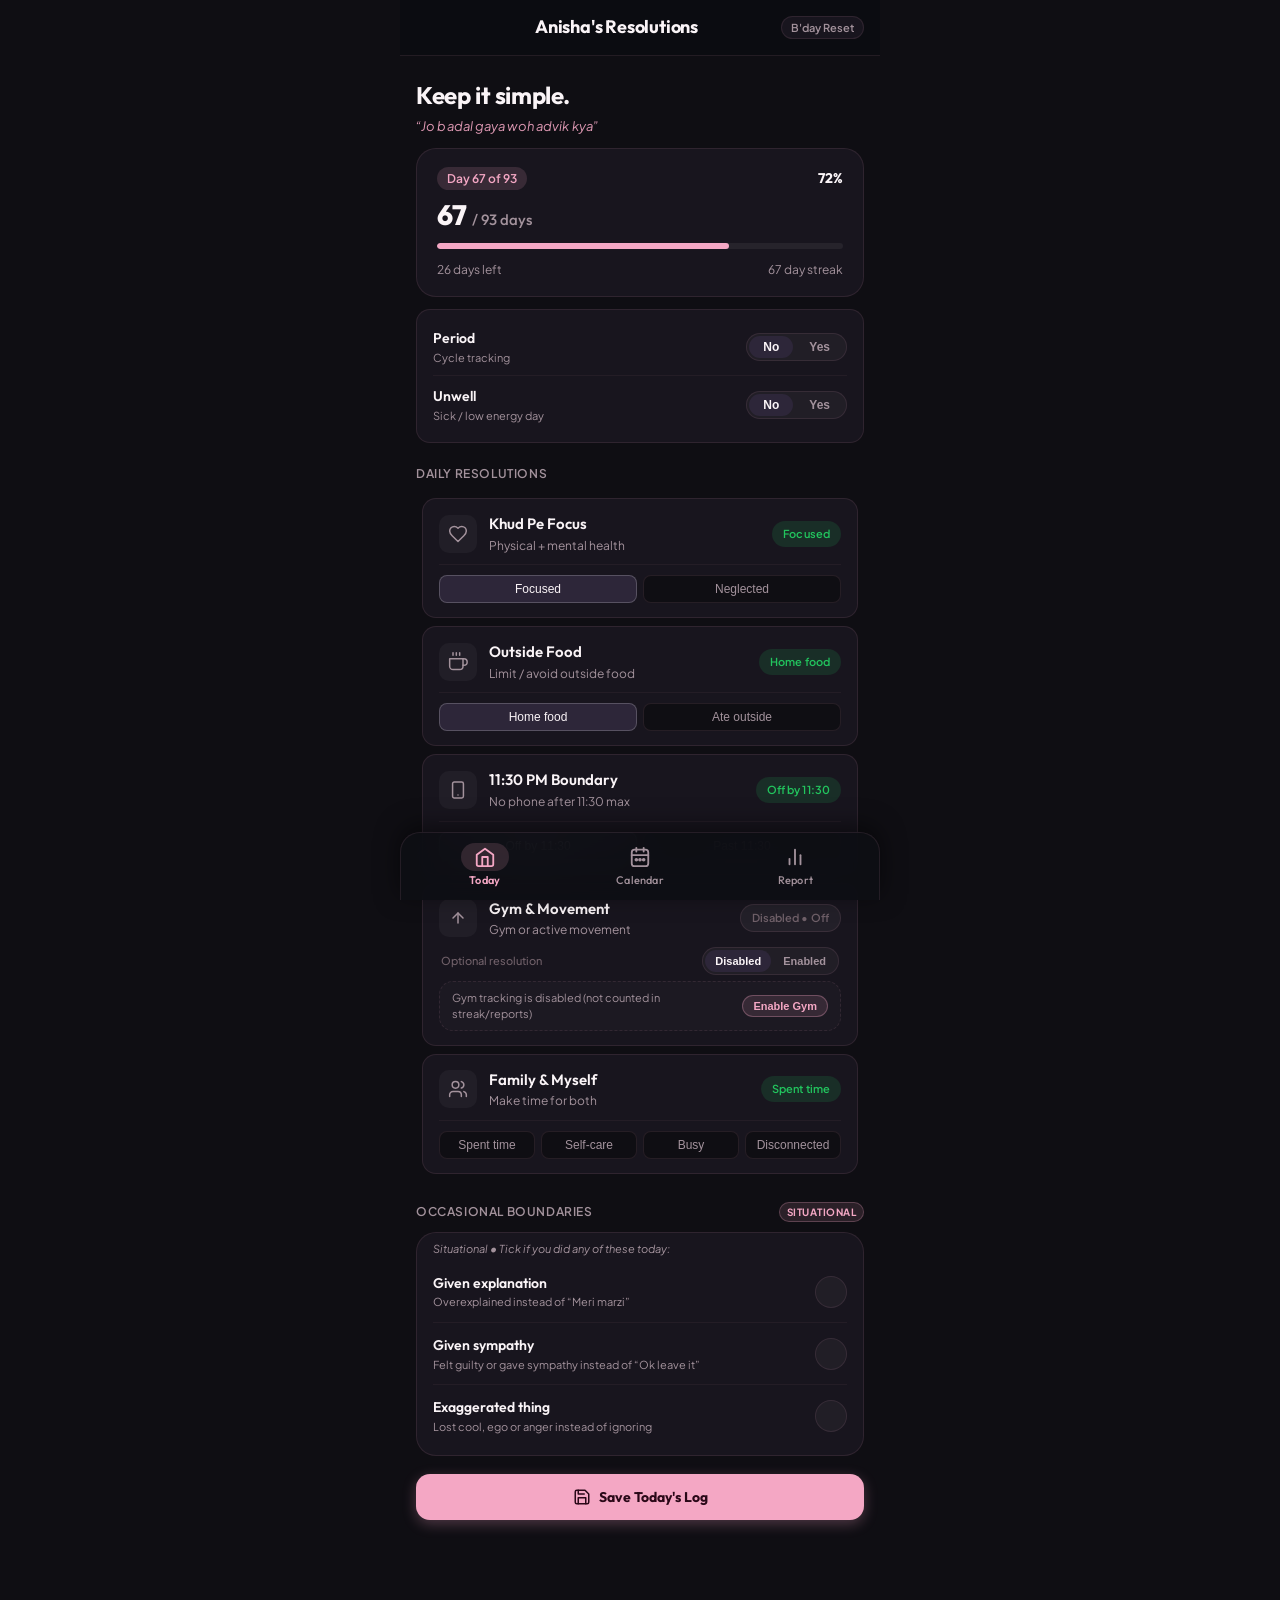
==== commit 0f4dbc9c: "Remove all emojis across the application and documentation" ====
--- a/index.html
+++ b/index.html
@@ -22,7 +22,7 @@
         </svg>
       </button>
       <div class="top-brand">
-        <div class="title">Anisha's Resolutions 🪷</div>
+        <div class="title">Anisha's Resolutions</div>
       </div>
       <div class="top-badge">B'day Reset</div>
     </header>
